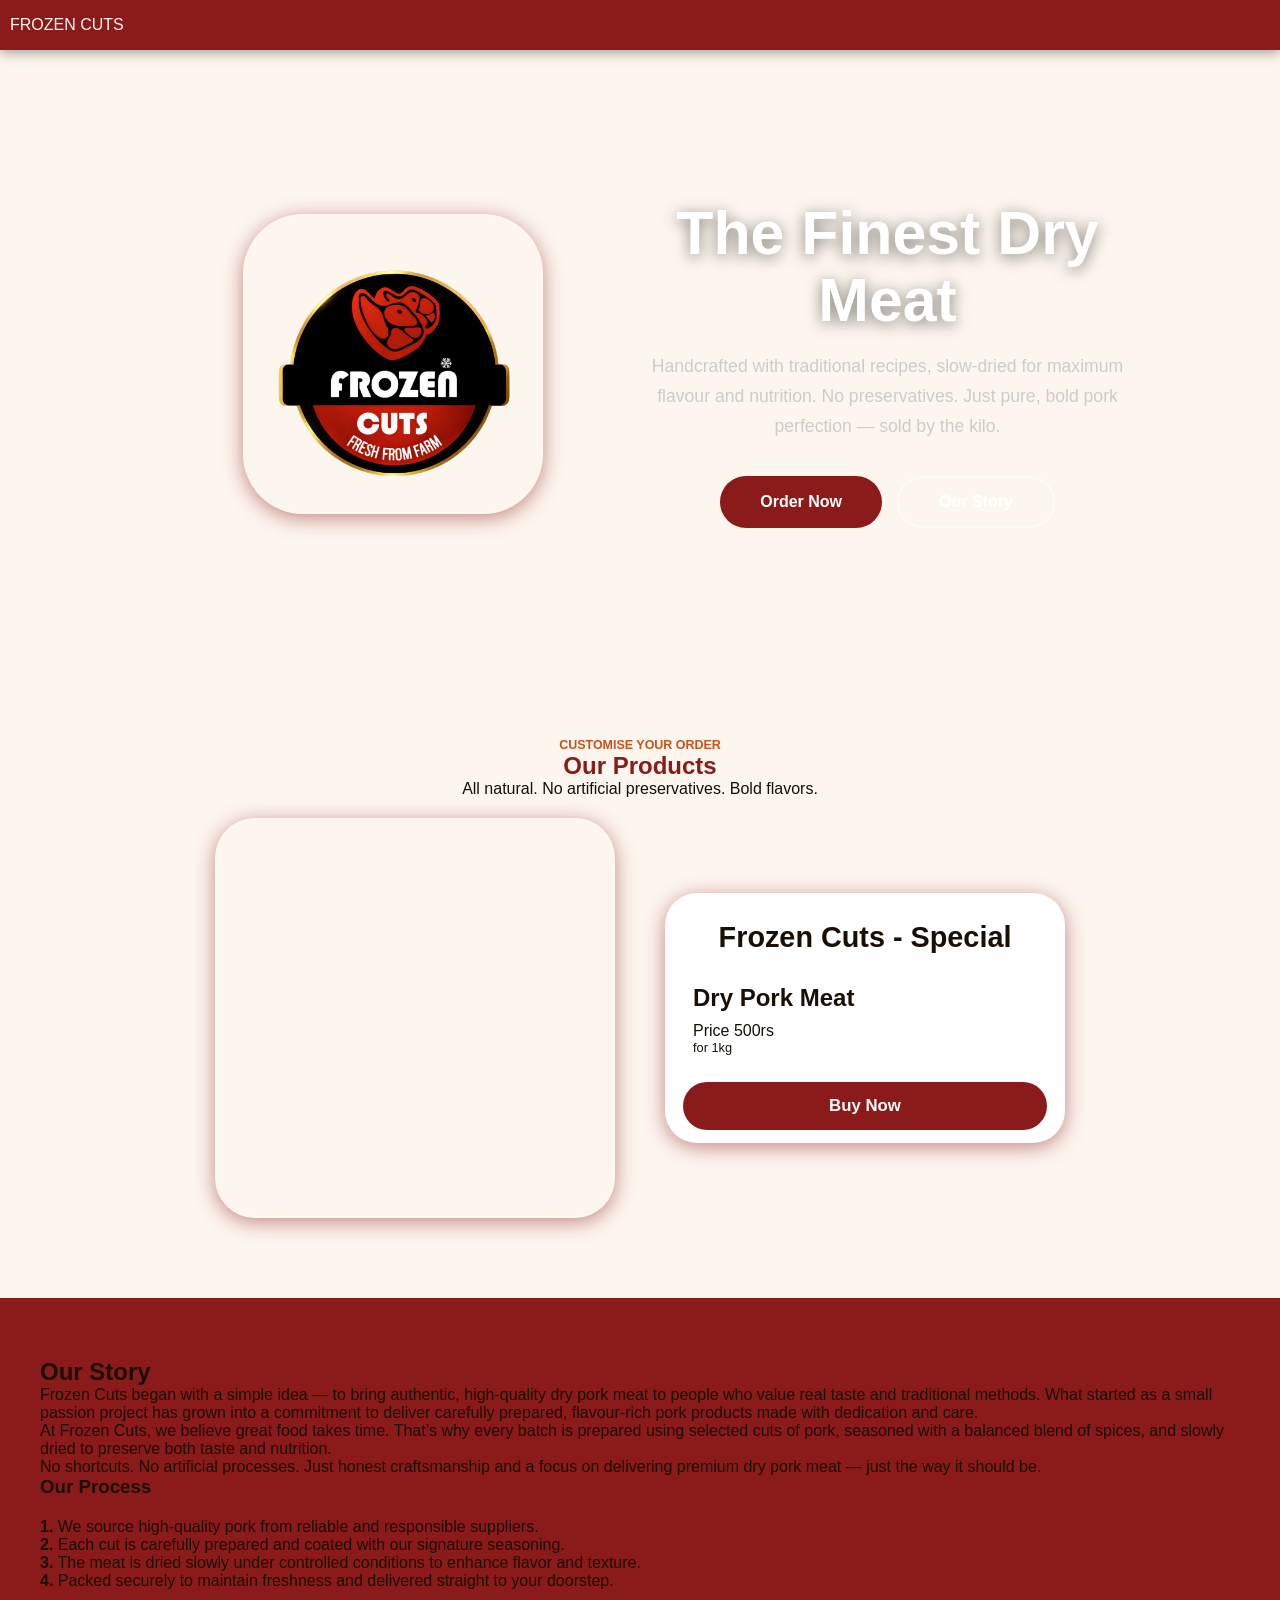
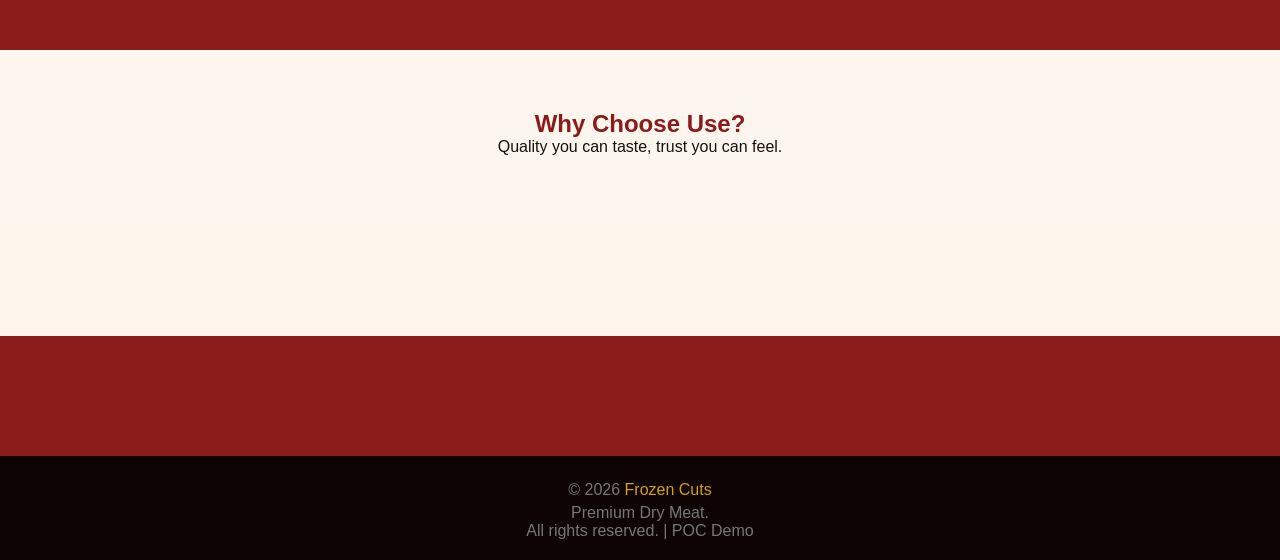
==== index.html @ e057bf98 "initial commit" ====
<!DOCTYPE Html>
<html lang="en">
  <head>
    <meta charset="UTF-8">
    <meta name="viewport" content="width=device-width, initial-scale=1.0">
    <title>FROZEN CUTS | FRESH FROM FARM</title>
    <link rel="stylesheet" href="uni-style.css">
    <link rel="stylesheet" href="styles.css">

  </head>
  <body>
    <header>
      <div class="logo">FROZEN CUTS</div>
      <nav></nav>
    </header>
    <div class="hero">
      <div class="logo">
          <img src="frozen cuts logo.png">
      </div>

      <div class="hero-primary">

        <h1>The Finest Dry Meat</h1>
        <p>
          Handcrafted with traditional recipes, slow-dried for maximum flavour and nutrition.
          No preservatives. Just pure, bold pork perfection — sold by the kilo.
        </p>
        <div class="hero-btns">
          <button class="btn-primary">Order Now</button>
          <button class="btn-secondary">Our Story</button>
        </div>
      </div>
    </div>


    <section class="products">

      <div class="section-label">CUSTOMISE YOUR ORDER</div>

      <h1 class="section-title">Our Products</h2>

      <p class="section-sub">All natural. No artificial preservatives. Bold flavors.</p>

        </div>
        <div class="prod-section">
          <div class="product-preview">
          </div>
          <div class="product-details">

            <div class="text-details">
              <h2>Frozen Cuts - Special</h2>
              <h3>Dry Pork Meat</h3>

              <p class="price-text">Price <span>500rs</span></p>
              <p class="text-details-sub">for 1kg</p>
            </div>
            <button class="shop-btn">Buy Now</button>
          </div>
        </div>
    </section>

    <section class="about">
        <h2>Our Story</h2>
  <p>
    Frozen Cuts began with a simple idea — to bring authentic, high-quality dry pork meat to people who value real taste and traditional methods. What started as a small passion project has grown into a commitment to deliver carefully prepared, flavour-rich pork products made with dedication and care.
  </p>
  <p>
    At Frozen Cuts, we believe great food takes time. That’s why every batch is prepared using selected cuts of pork, seasoned with a balanced blend of spices, and slowly dried to preserve both taste and nutrition.
  </p>
  <p>
    No shortcuts. No artificial processes. Just honest craftsmanship and a focus on delivering premium dry pork meat — just the way it should be.
  </p>

  <h3>Our Process</h3>

  <div style="margin-top: 20px;">
    <p><strong>1.</strong> We source high-quality pork from reliable and responsible suppliers.</p>
    <p><strong>2.</strong> Each cut is carefully prepared and coated with our signature seasoning.</p>
    <p><strong>3.</strong> The meat is dried slowly under controlled conditions to enhance flavor and texture.</p>
    <p><strong>4.</strong> Packed securely to maintain freshness and delivered straight to your doorstep.</p>
  </div>
    </section>
    
    <section class="features">

      <h2 class="section-title">Why Choose Use?</h2>
      <p class="section-sub">Quality you can taste, trust you can feel.</p>
    </section>

    <section class="feedback">
    </section>
    <section class="connect"></section>

    <footer>
      <p>© 2026 <span>Frozen Cuts</span> </p> 
      <p> Premium Dry Meat. <br> All rights reserved. | POC Demo </p>
    </footer>
    <script src="script.js"></script>
  </bodystyles>
</html>
---- uni-style.css ----
/* =====================
   VARIABLES & RESET
======================== */
*{margin:0;padding:0;box-sizing:border-box}
:root{
  --red:#8b1a1a;
  --brown: #5c2d0a;
  --amber: #c8721c;
  --amber2: #c8531c;
  --cream: #fdf6ee;
  --cream2: #fdf4ec;
  --dark:  #1a0f05;
  --light: #fff8f0;
  --gold:#d4a017
}
body{
  font-family:'Segoe UI',sans-serif;
  background:var(--cream);
  color:var(--dark);
}

header{
  background:var(--red);
  color:var(--cream);
  display:flex;
  justify-content: space-between;
  position:sticky;
  top: 0;
  z-index: 100;
  height:50px;
  box-shadow:0 2px 12px rgba(0,0,0,.4);

}
/* =====================
   Footer
======================== */

footer{
  text-align:center;
  background:#0e0404;
  color:#777;
  padding: 20px;
  gap:3000px;
  
}

footer span{
  color:var(--gold); 
}

footer p{
  margin-top:5px;
}
---- styles.css ----
/* =====================
   HERO
======================== */

/*
.hero{
  background-image: url("imgs/bg-1.jpg");
  background:linear-gradient(135deg,#1e0a0a 0%,#5a1010 45%,#8b1a1a 100%); 
  color:#fff;text-align:center;padding:90px 20px;
  position:relative;overflow:hidden
}
*/
.hero {
  background-image: 
    /* linear-gradient(135deg, rgba(30,10,10,0.85) 0%, rgba(90,16,16,0.75) 45%, rgba(139,26,26,0.70) 100%),*/
    url("imgs/bg-1.jpg");
  background-size: cover;
  background-position: center;
  background-repeat: no-repeat;
  background-attachment: fixed;
  color: #fff;
  text-align: center;
  padding: 150px;
  position: relative;
  overflow: hidden;
  gap:10px;
  display:grid;grid-template-columns:1fr 1fr;
}

.hero-primary h1{
  font-size: 500px;
}

 
.logo {
  display: flex;
  justify-content: center;
  align-items:center;
  margin: 10px;
}

.logo img {
  width: 300px;
  height: 300px;
  object-fit: contain;
  border-radius: 20%;
  border: 2px solid rgba(255, 255, 255, 0.15);
  box-shadow: 0 4px 20px rgba(139, 26, 26, 0.5);
  transition: transform 0.3s ease;
}

.logo img:hover {
  transform: scale(1.08);
}


.hero h1{font-size:3.8rem;font-weight:900;color:#fff;line-height:1.1;margin-bottom:18px;text-shadow:0 3px 15px rgba(0,0,0,.5)}
.hero h1 span{color:var(--gold)}
.hero p{color:#ccc;font-size:1.1rem;max-width:520px;margin:0 auto 35px;line-height:1.7}


.hero-btns{
  display:flex;
  justify-content: center;
  flex-wrap:wrap;
  gap:15px;
}

.btn-primary{
  background:var(--red);
  color:#fff;
  padding:15px 40px;
  border-radius:30px;
  font-weight:700;
  font-size:1rem;
  border:none;
  cursor:pointer;
  transition:.2s
}
.btn-primary:hover{
  transform:translateY(-3px);
  box-shadow:0 8px 24px rgba(200,83,28,.5);
}
.btn-secondary{
  background:transparent;
  color: #fff;
  padding: 15px 40px;
  border-radius:30px;
  font-weight:700;
  font-size:1rem;
  border:2px  solid rgba(255,255,255,.4);cursor:pointer;transition:.2s;
}
.btn-secondary:hover{
  border-color:#fff;
  background:rgba(255,255,255,.08)
}

section{
  padding:60px 40px;
}

.section-label{
  text-align:center;
  color:var(--amber2);
  font-weight:700;
  font-size:.78rem;
}
.section-title{
  text-align:center;
  color:var(--red);
}
.section-sub{
  text-align:center;
}

.prod-section{
  display:grid;
  grid-template-columns: repeat(2,auto);
  justify-content:center;
  align-items: center;
  margin: 20px;
  gap:clamp(20px, 5vw, 50px);

}

.product-preview{
  width: 400px;
  height: 400px;
  background-image: url("imgs/bg-2.jpg");
  background-size:cover;
  background-repeat:no-repeat;
  background-position:center;
  border-radius: 10%;
  border: 2px solid rgba(255, 255, 255, 0.15);
  box-shadow: 0 4px 20px rgba(139, 26, 26, 0.5);
  transition: transform 0.3s ease;
  
}


.product-details{
  width: 400px;
  height: 250px;
  background:#fff;
  border-radius: 2rem;
  border: 2px solid rgba(255, 255, 255, 0.15);
  box-shadow: 0 4px 20px rgba(139, 26, 26, 0.5);
  padding:1rem;

}

.text-details{
  margin:10px;
}

.text-details h2{
  text-align: center;
  margin-bottom:30px;
  font-size:1.8rem;
}

.text-details h3{
  font-size: 1.5rem;
  margin-bottom: 10px;
}

.price-tex{
  font-size: 1.4rem;
  margin-left: 3px;
}

.text-details-sub{
  font-size:0.8rem;
}

.shop-btn{
  width: 100%;
  padding: 14px;
  background: var(--red);
  color: #fff;
  border: none;
  border-radius: 25px;
  font-size: 1.05rem;
  font-weight: 700;
  cursor: pointer;
  transition: .2s;
  margin-top:17px;

}


.about{
  background:var(--red);
}

.features{
  gap:25px;
}

.feedback{
  background:var(--cream2);
}

.connect{
  background:var(--red);
}




@media(max-width:768px){
  nav{padding:0 20px}
  .hero h1{font-size:2.3rem}
  .hero-stats{gap:24px}

  .hero{
    grid-template-columns: 1fr; /* single column */
    padding: 50px 20px;

  }

  .logo img{
    width: 200px;
    height: 200px;

  }

  .hero p{
    font-size:.89rem;
  }
  
  .hero-btns{
    display:grid;
    grid-template-columns:1fr;
  }

.prod-section{
  grid-template-columns: 1fr;
  

}

.product-preview{
  width: 350px;
  height: 350px;
  
}


.product-details{
  width: 350px;
  height: 250px;
  background:#fff;
  border-radius: 2rem;
  border: 2px solid rgba(255, 255, 255, 0.15);
  box-shadow: 0 4px 20px rgba(139, 26, 26, 0.5);
  padding:1rem;

}

.text-details{
  margin:10px;
}

.text-details h2{
  text-align: center;
  margin-bottom:30px;
  font-size:1.6rem;
}

.text-details h3{
  font-size: 0.9rem;
  margin-bottom: 5px;
}

.price-tex{
  font-size: 0.6rem;
  margin-left: 2px;
}

.text-details-sub{
  font-size:0.5rem;
}

.shop-btn{
  width: 100%;
  padding: 14px;
  margin-top:10px;

}








}
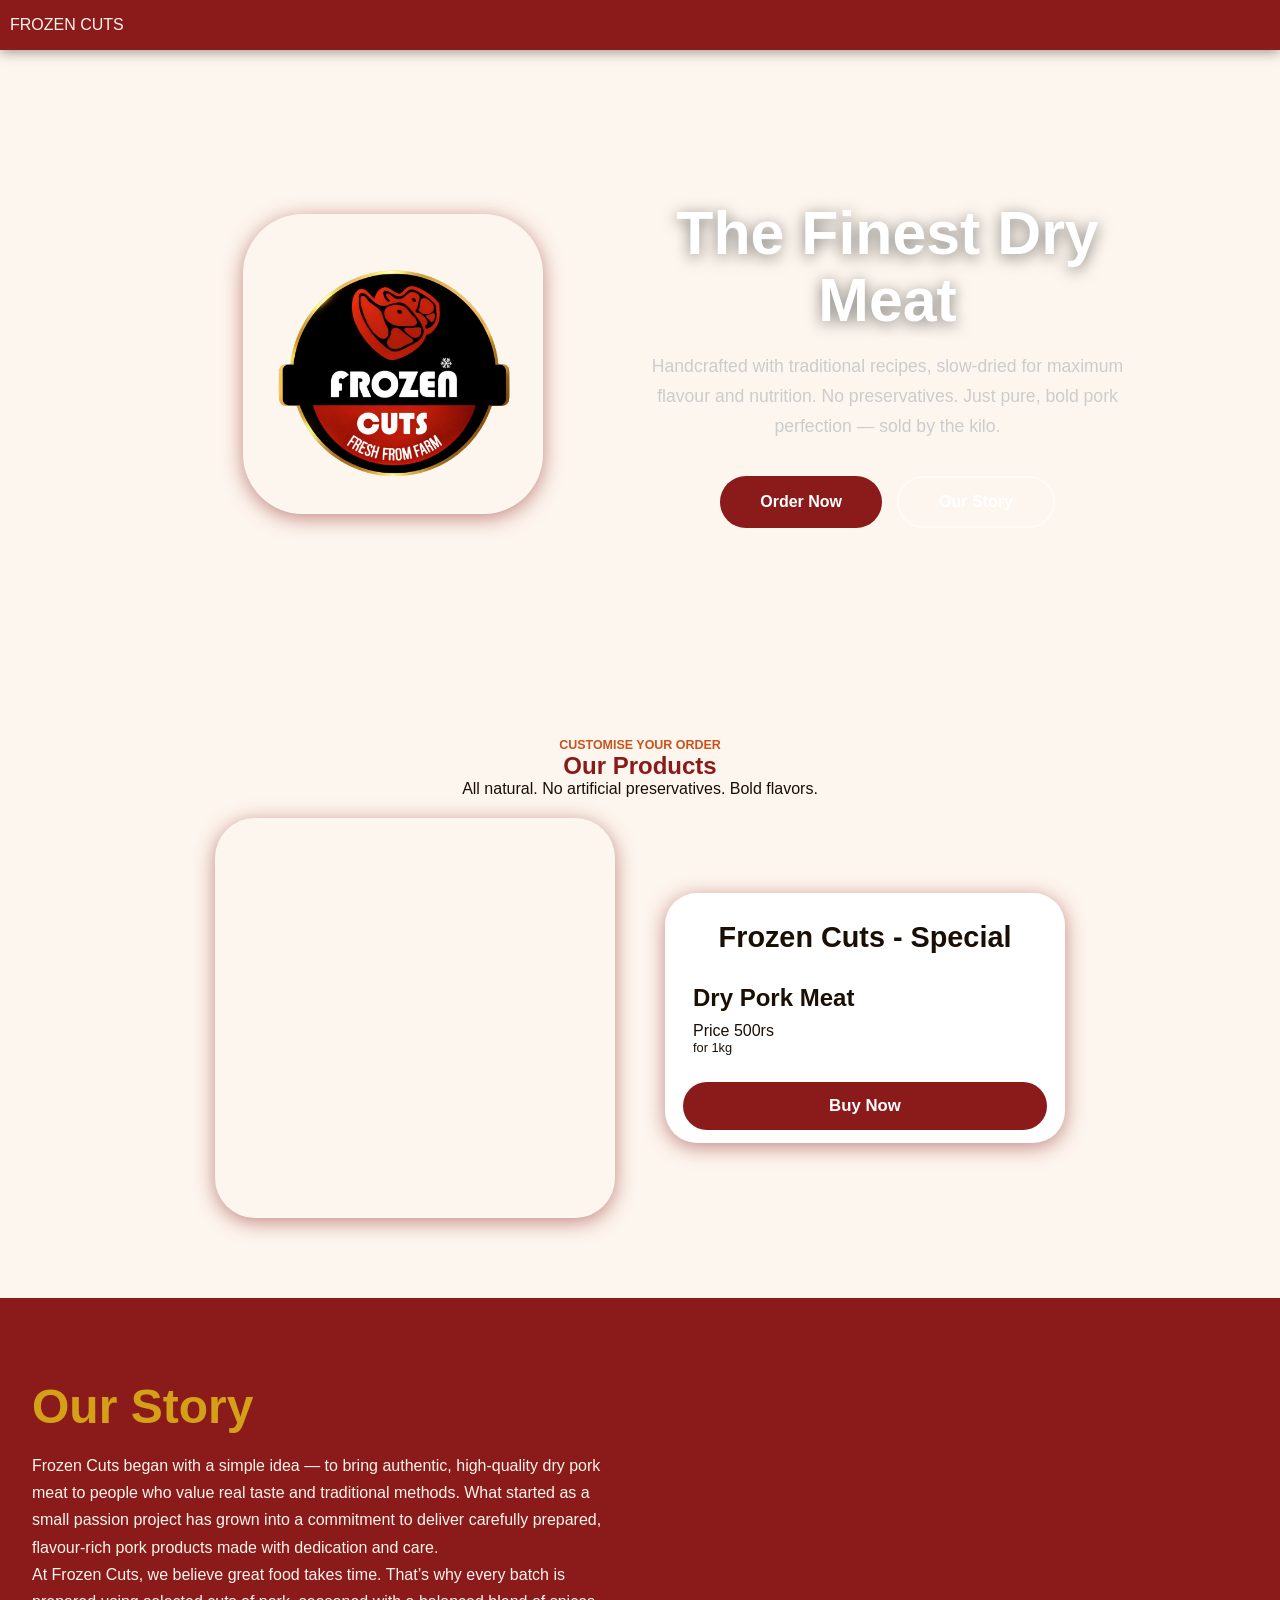
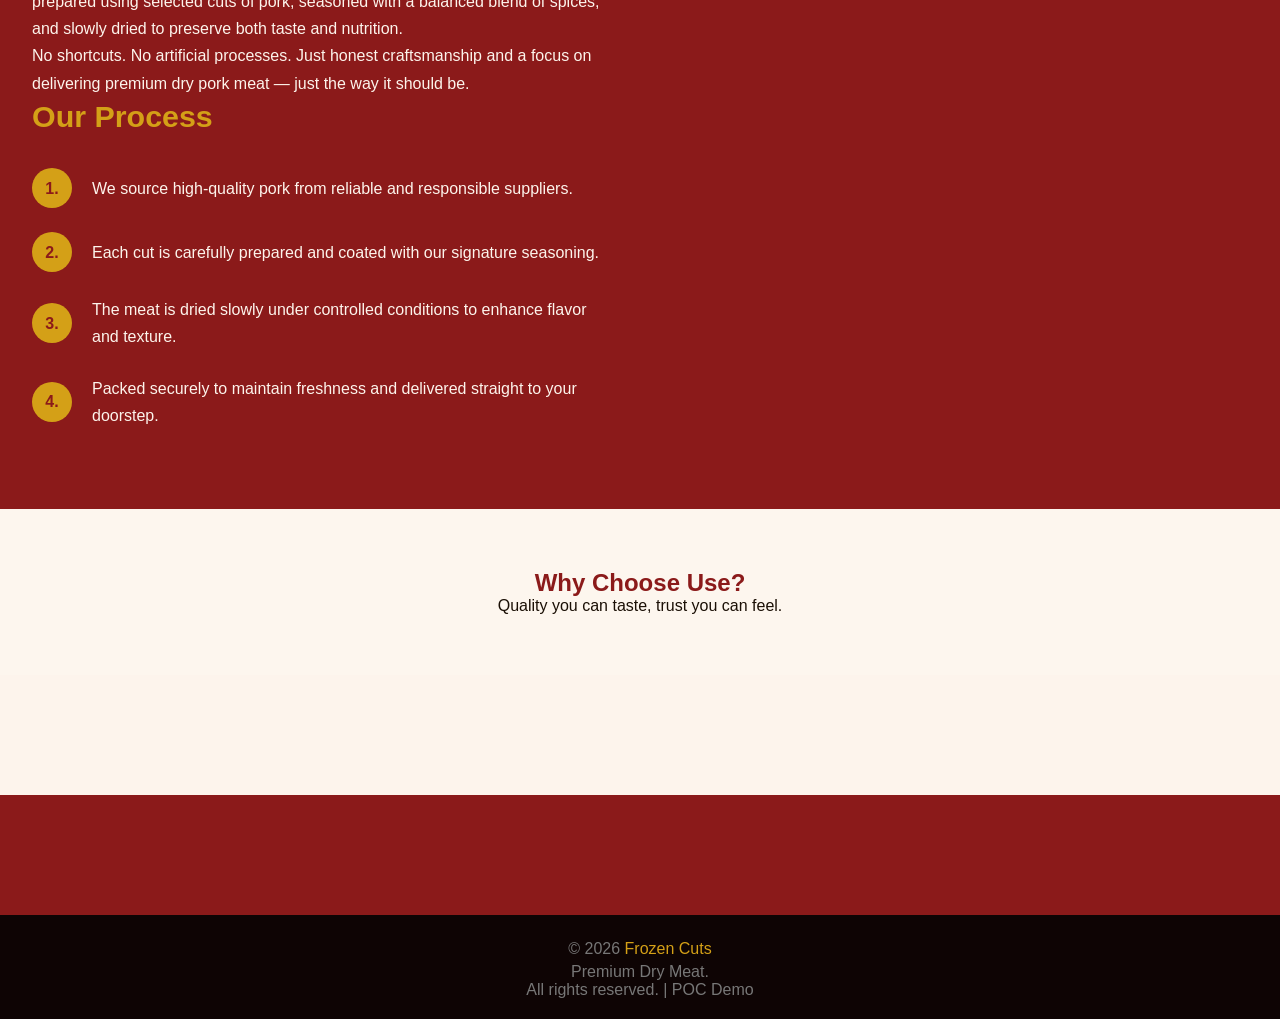
==== commit 5b6c92ee: "design changed in about section" ====
--- a/index.html
+++ b/index.html
@@ -73,7 +73,7 @@
 
   <h3>Our Process</h3>
 
-  <div style="margin-top: 20px;">
+  <div  class="bullet-section">
     <p><strong>1.</strong> We source high-quality pork from reliable and responsible suppliers.</p>
     <p><strong>2.</strong> Each cut is carefully prepared and coated with our signature seasoning.</p>
     <p><strong>3.</strong> The meat is dried slowly under controlled conditions to enhance flavor and texture.</p>
--- a/styles.css
+++ b/styles.css
@@ -189,9 +189,95 @@
 
 }
 
-
+/*
 .about{
   background:var(--red);
+}
+
+.about h2{
+  color:var(--gold);
+  font-size: 3rem;
+  margin-bottom: 1rem;
+}
+
+.about p{
+  color:var(--cream2);
+}
+
+.about h3{
+  color:var(--gold);
+  font-size:1.9rem;
+  margin-bottom:1rem;
+}
+
+
+.bullet-section p{
+  margin:3rem;
+}
+.bullet-section strong{
+  background:var(--gold);
+  border-radius:100%;
+  padding:1rem;
+}
+
+*/
+
+/* ── About Section ─────────────────────────────────────────── */
+.about {
+  background: var(--red);
+  padding: 5rem 2rem;
+}
+
+/* Headings */
+.about h2 {
+  color: var(--gold);
+  font-size: clamp(2rem, 4vw, 3rem); /* responsive font size */
+  margin-bottom: 1rem;
+  line-height: 1.2;
+}
+
+.about h3 {
+  color: var(--gold);
+  font-size: clamp(1.3rem, 2.5vw, 1.9rem); /* responsive font size */
+  margin-bottom: 1rem;
+  line-height: 1.3;
+}
+
+/* Body text */
+.about p {
+  color: var(--cream2);
+  line-height: 1.7;
+  max-width: 65ch; /* optimal reading width */
+}
+
+/* ── Bullet Section ─────────────────────────────────────────── */
+.bullet-section {
+  display: flex;
+  flex-direction: column;
+  gap: 1.5rem;
+  margin-top: 2rem;
+}
+
+.bullet-section p {
+  display: flex;
+  align-items: center;
+  gap: 1.25rem;
+  margin: 0; /* remove the large margin; gap handles spacing */
+}
+
+/* Gold circle bullet */
+.bullet-section strong {
+  display: inline-flex;
+  align-items: center;
+  justify-content: center;
+  flex-shrink: 0;            /* prevent squishing */
+  width: 2.5rem;
+  height: 2.5rem;
+  background: var(--gold);
+  border-radius: 50%;        /* true circle */
+  padding: 0;                /* reset — size is now controlled by width/height */
+  font-size: 1rem;
+  color: var(--red);         /* contrasting icon/number color */
 }
 
 .features{
@@ -242,21 +328,15 @@
 }
 
 .product-preview{
-  width: 350px;
-  height: 350px;
+  width: 280px;
+  height: 280px;
   
 }
 
 
 .product-details{
-  width: 350px;
+  width: 280px;
   height: 250px;
-  background:#fff;
-  border-radius: 2rem;
-  border: 2px solid rgba(255, 255, 255, 0.15);
-  box-shadow: 0 4px 20px rgba(139, 26, 26, 0.5);
-  padding:1rem;
-
 }
 
 .text-details{
@@ -270,12 +350,12 @@
 }
 
 .text-details h3{
+  font-size:1.3rem;
+  margin-bottom: 5px;
+}
+
+.price-tex{
   font-size: 0.9rem;
-  margin-bottom: 5px;
-}
-
-.price-tex{
-  font-size: 0.6rem;
   margin-left: 2px;
 }
 
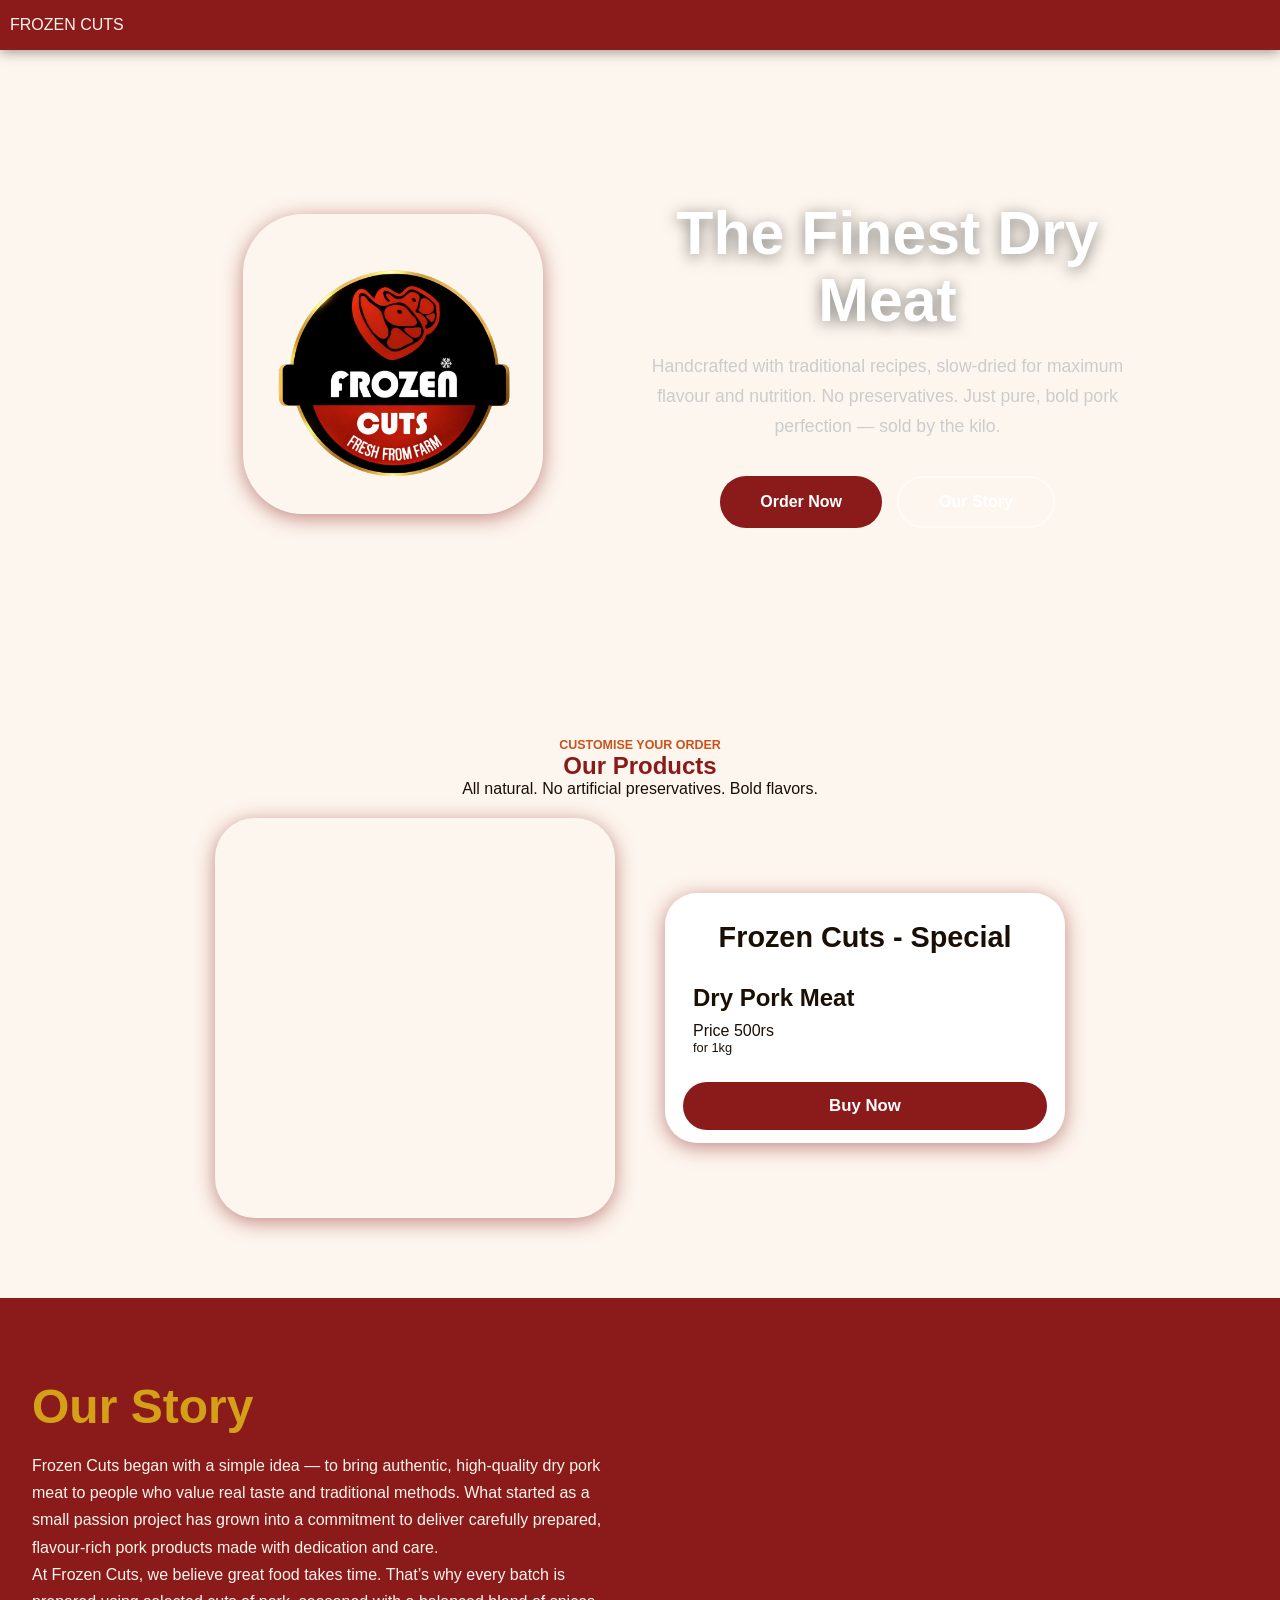
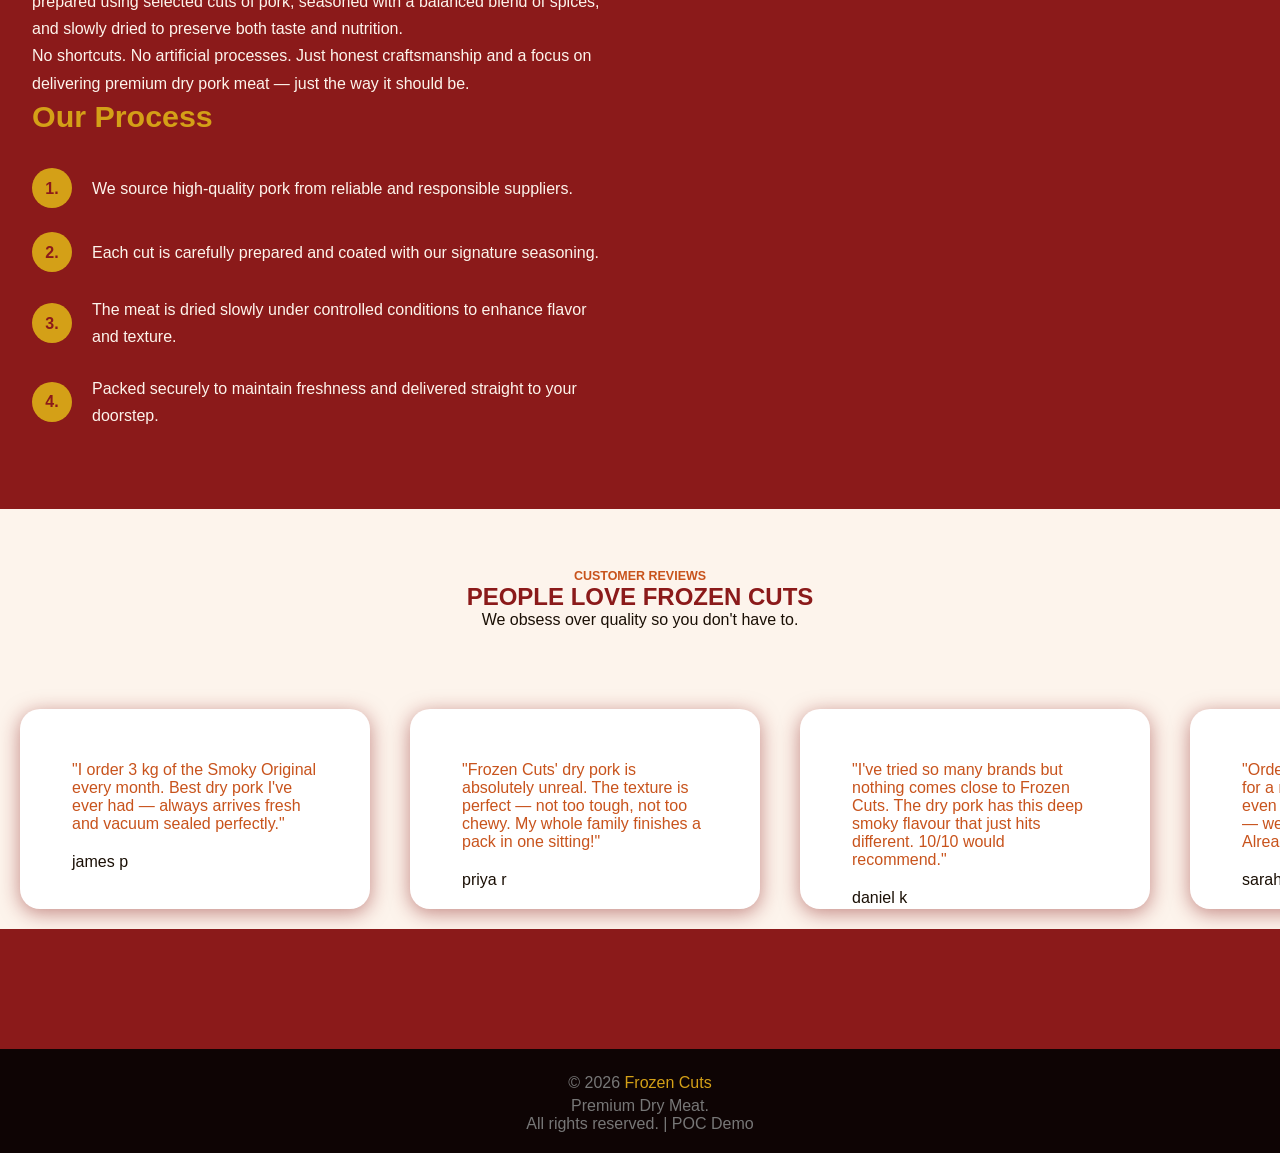
==== commit 8928a93f: "edited the feedback section" ====
--- a/index.html
+++ b/index.html
@@ -81,13 +81,45 @@
   </div>
     </section>
     
-    <section class="features">
+    <section class="feedback">
+      <div class=" feedback-head">
+        <div class="section-label">CUSTOMER REVIEWS</div>
+        <h2 class="section-title">PEOPLE LOVE FROZEN CUTS</h2>
+        <p class="section-sub">We obsess over quality so you don't have to.</p>
 
-      <h2 class="section-title">Why Choose Use?</h2>
-      <p class="section-sub">Quality you can taste, trust you can feel.</p>
-    </section>
+      </div>
 
-    <section class="feedback">
+      <div class="feedback-grid">
+        <div class="feedback-box">
+  <p class="user-feedback">"I order 3 kg of the Smoky Original every month. Best dry pork I've ever had — always arrives fresh and vacuum sealed perfectly."</p>
+  <p class="user-name">james p</p>
+</div>
+
+<div class="feedback-box">
+  <p class="user-feedback">"Frozen Cuts' dry pork is absolutely unreal. The texture is perfect — not too tough, not too chewy. My whole family finishes a pack in one sitting!"</p>
+  <p class="user-name">priya r</p>
+</div>
+
+<div class="feedback-box">
+  <p class="user-feedback">"I've tried so many brands but nothing comes close to Frozen Cuts. The dry pork has this deep smoky flavour that just hits different. 10/10 would recommend."</p>
+  <p class="user-name">daniel k</p>
+</div>
+
+<div class="feedback-box">
+  <p class="user-feedback">"Ordered the dry pork as a snack for a road trip and honestly it didn't even make it out of the driveway — we finished it before leaving! Already placed my second order."</p>
+  <p class="user-name">sarah m</p>
+</div>
+
+<div class="feedback-box">
+  <p class="user-feedback">"The packaging is top notch and the meat stays fresh for so long. Frozen Cuts clearly takes quality seriously. The dry pork is my go-to high protein snack now."</p>
+  <p class="user-name">marcus t</p>
+</div>
+
+<div class="feedback-box">
+  <p class="user-feedback">"I was skeptical ordering dry meat online but Frozen Cuts completely changed my mind. Arrived well sealed, smelled amazing, and tasted even better. Will be a regular customer!"</p>
+  <p class="user-name">aisha b</p>
+</div>
+      </div>
     </section>
     <section class="connect"></section>
 
--- a/styles.css
+++ b/styles.css
@@ -280,12 +280,53 @@
   color: var(--red);         /* contrasting icon/number color */
 }
 
-.features{
-  gap:25px;
-}
-
 .feedback{
+
   background:var(--cream2);
+  padding: 0;
+}
+
+.feedback-head{
+    padding:60px 40px;
+
+}
+
+.feedback-box{
+  background: white;
+  height:200px;
+  width:350px;
+  max-width:500px;
+  border-radius:20px;
+  text-align:start;
+  padding:2rem;
+  box-shadow:0 4px 20px rgba(139, 26, 26, 0.5);
+  margin:20px;
+  flex-shrink:0;
+
+}
+
+.feedback-grid{
+  display:flex;
+  overflow:hidden;
+  overflow-x:auto;
+  scrollbar-width:none;
+    flex-wrap: nowrap;
+  transition: transform 0.4s ease; /* smooth movement */
+
+  
+}
+
+.feedback-grid::-webkit-scrollbar {
+  display: none; /* Chrome, Safari */
+}
+
+
+.feedback-box p{
+  margin: 20px;
+}
+
+.user-feedback{
+  color:var(--amber2);
 }
 
 .connect{
@@ -370,11 +411,17 @@
 
 }
 
-
-
-
-
-
-
-
-}
+.feedback-box{
+  height:250px;
+  width:280px;
+
+}
+
+
+
+
+
+
+
+
+}
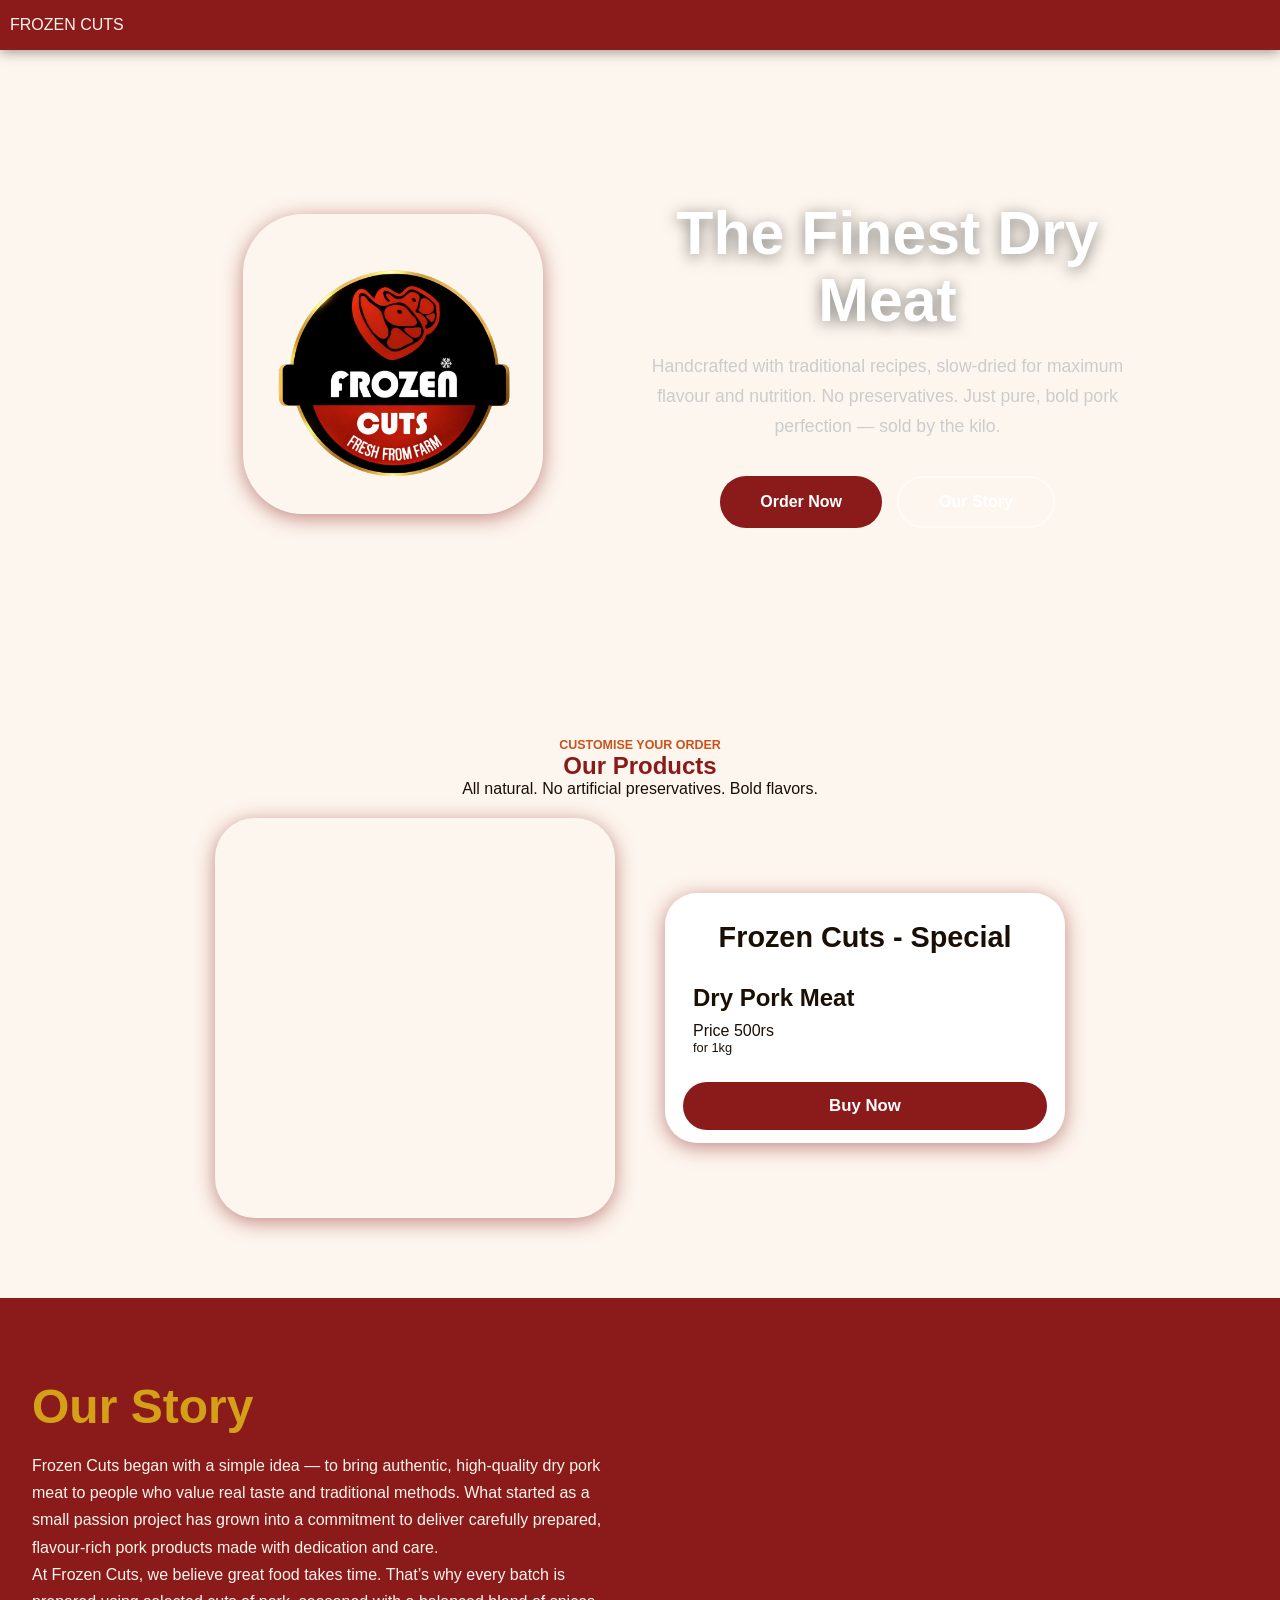
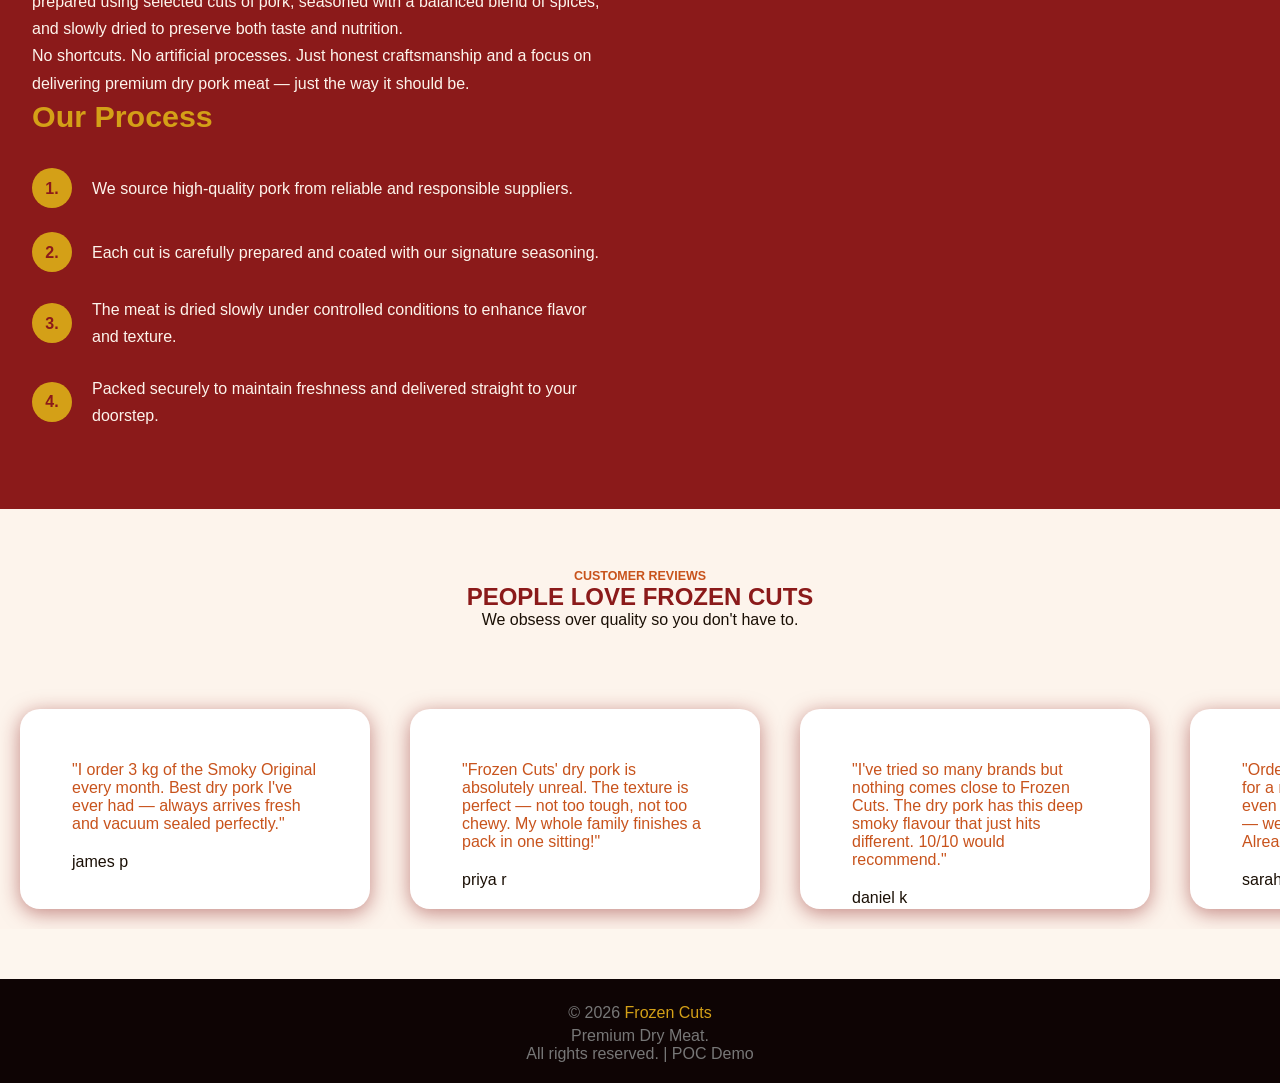
==== commit 0a959f74: "small changes to feedback section" ====
--- a/index.html
+++ b/index.html
@@ -85,7 +85,7 @@
       <div class=" feedback-head">
         <div class="section-label">CUSTOMER REVIEWS</div>
         <h2 class="section-title">PEOPLE LOVE FROZEN CUTS</h2>
-        <p class="section-sub">We obsess over quality so you don't have to.</p>
+      <p class="section-sub">We obsess over quality so you don't have to.</p>
 
       </div>
 
@@ -121,10 +121,11 @@
 </div>
       </div>
     </section>
+    <!--
     <section class="connect"></section>
-
+    -->
     <footer>
-      <p>© 2026 <span>Frozen Cuts</span> </p> 
+      <p>© 2026 <span>Frozen Cuts</span> </p>
       <p> Premium Dry Meat. <br> All rights reserved. | POC Demo </p>
     </footer>
     <script src="script.js"></script>
--- a/styles.css
+++ b/styles.css
@@ -311,7 +311,8 @@
   overflow-x:auto;
   scrollbar-width:none;
     flex-wrap: nowrap;
-  transition: transform 0.4s ease; /* smooth movement */
+  transition: transform 0.4s ease; /* smooth movement */ 
+  margin-bottom:50px;
 
   
 }
